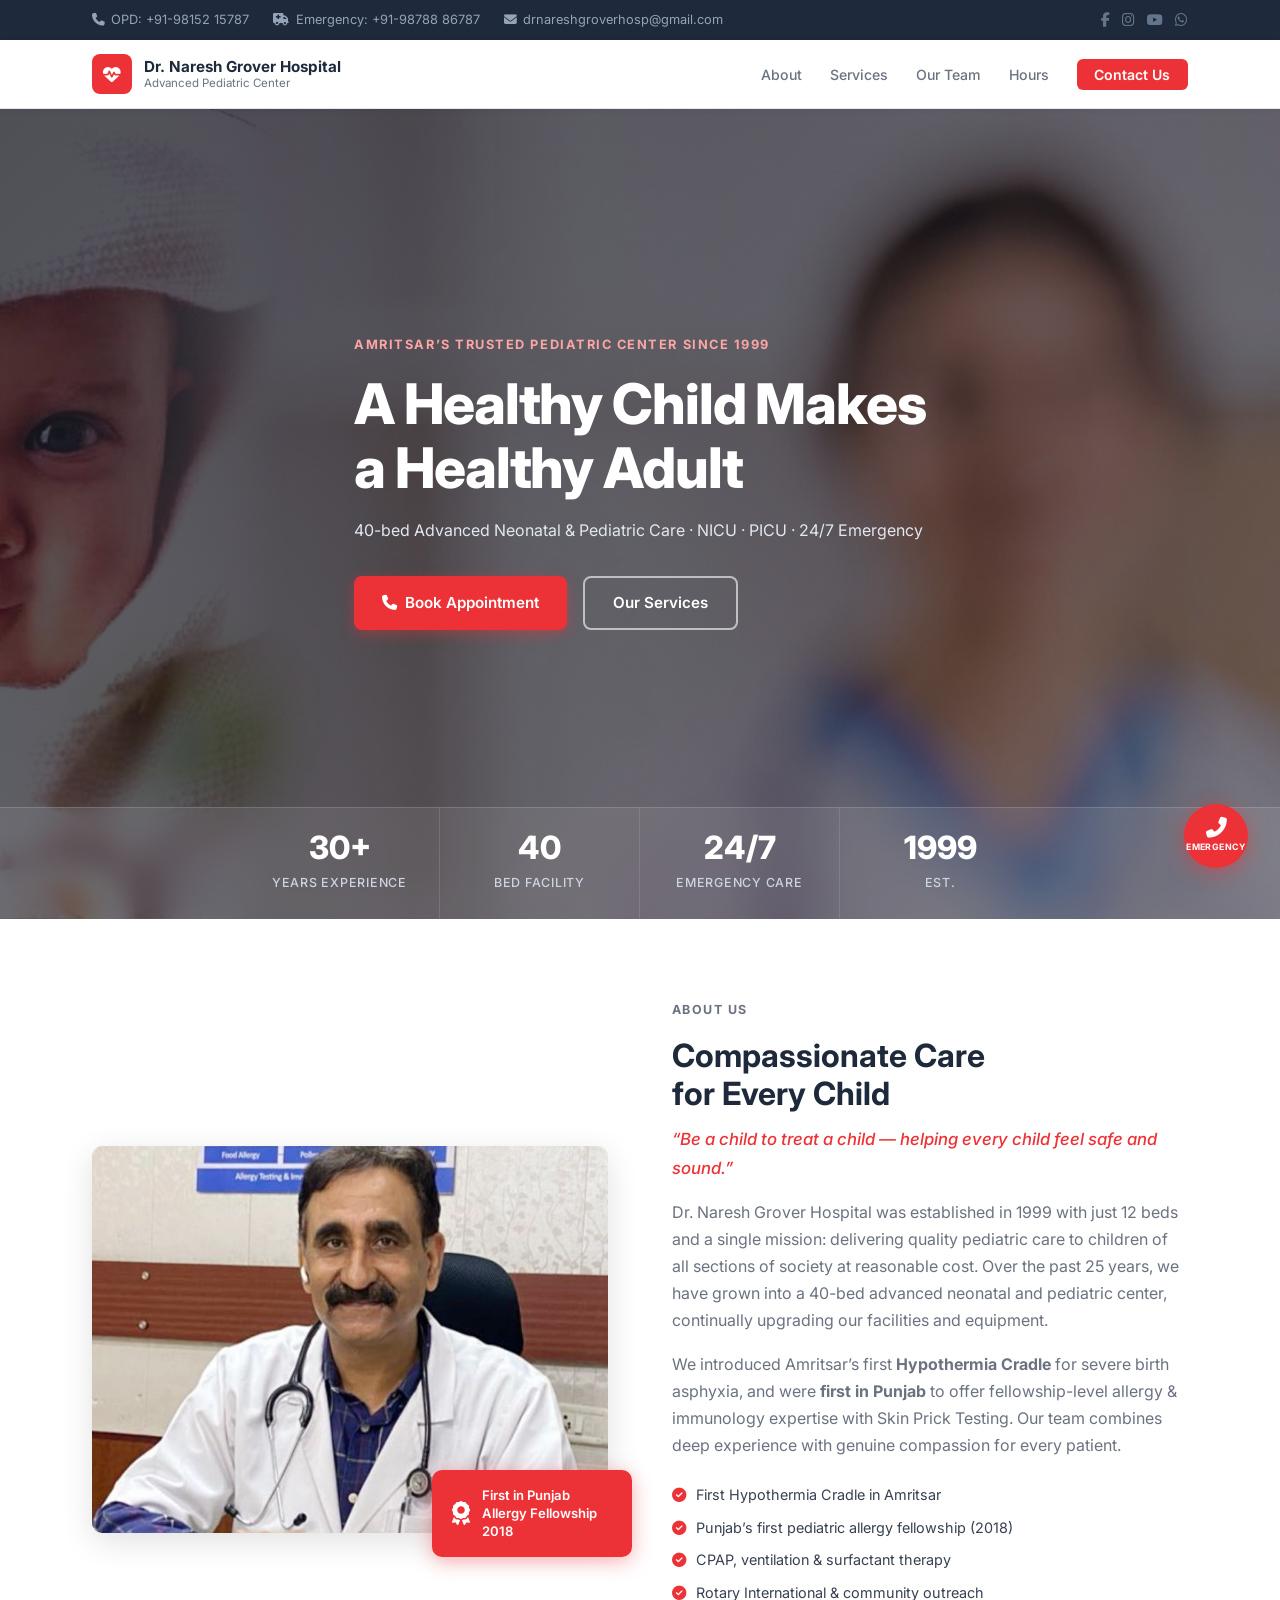
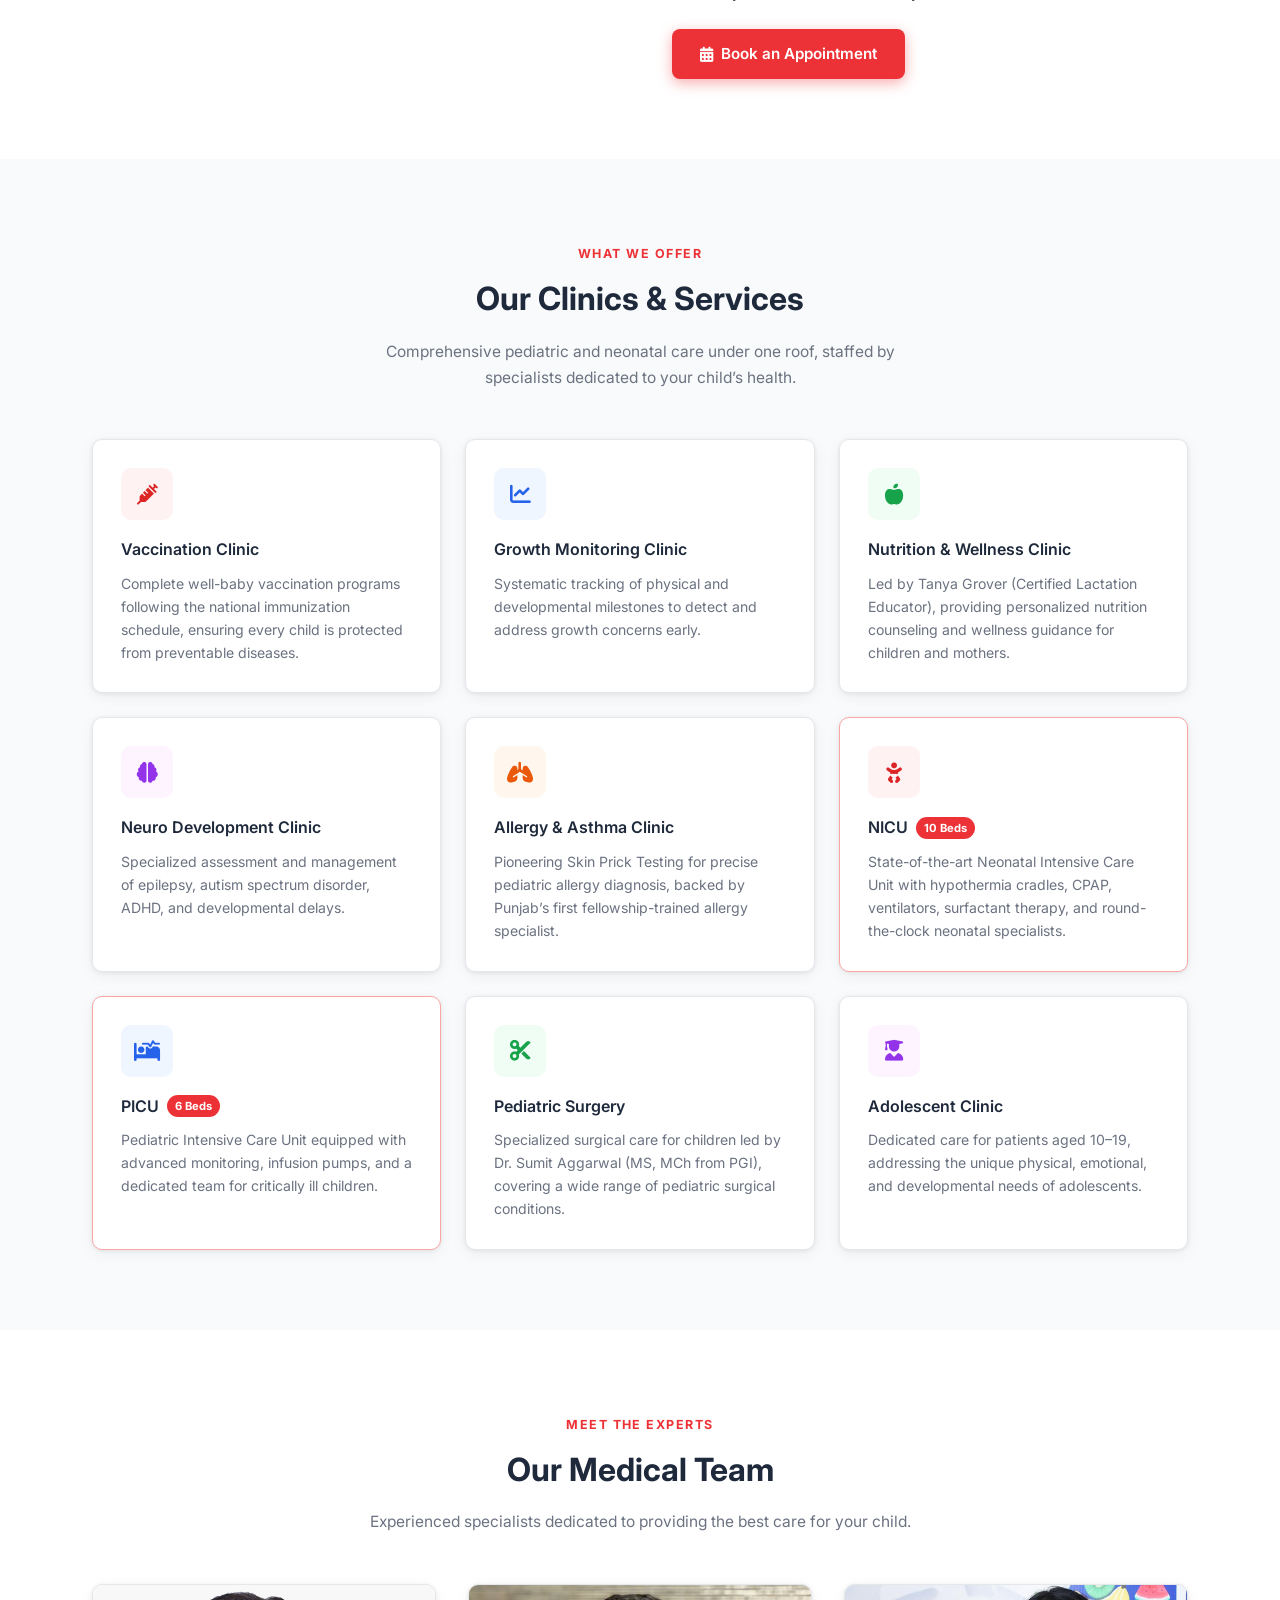
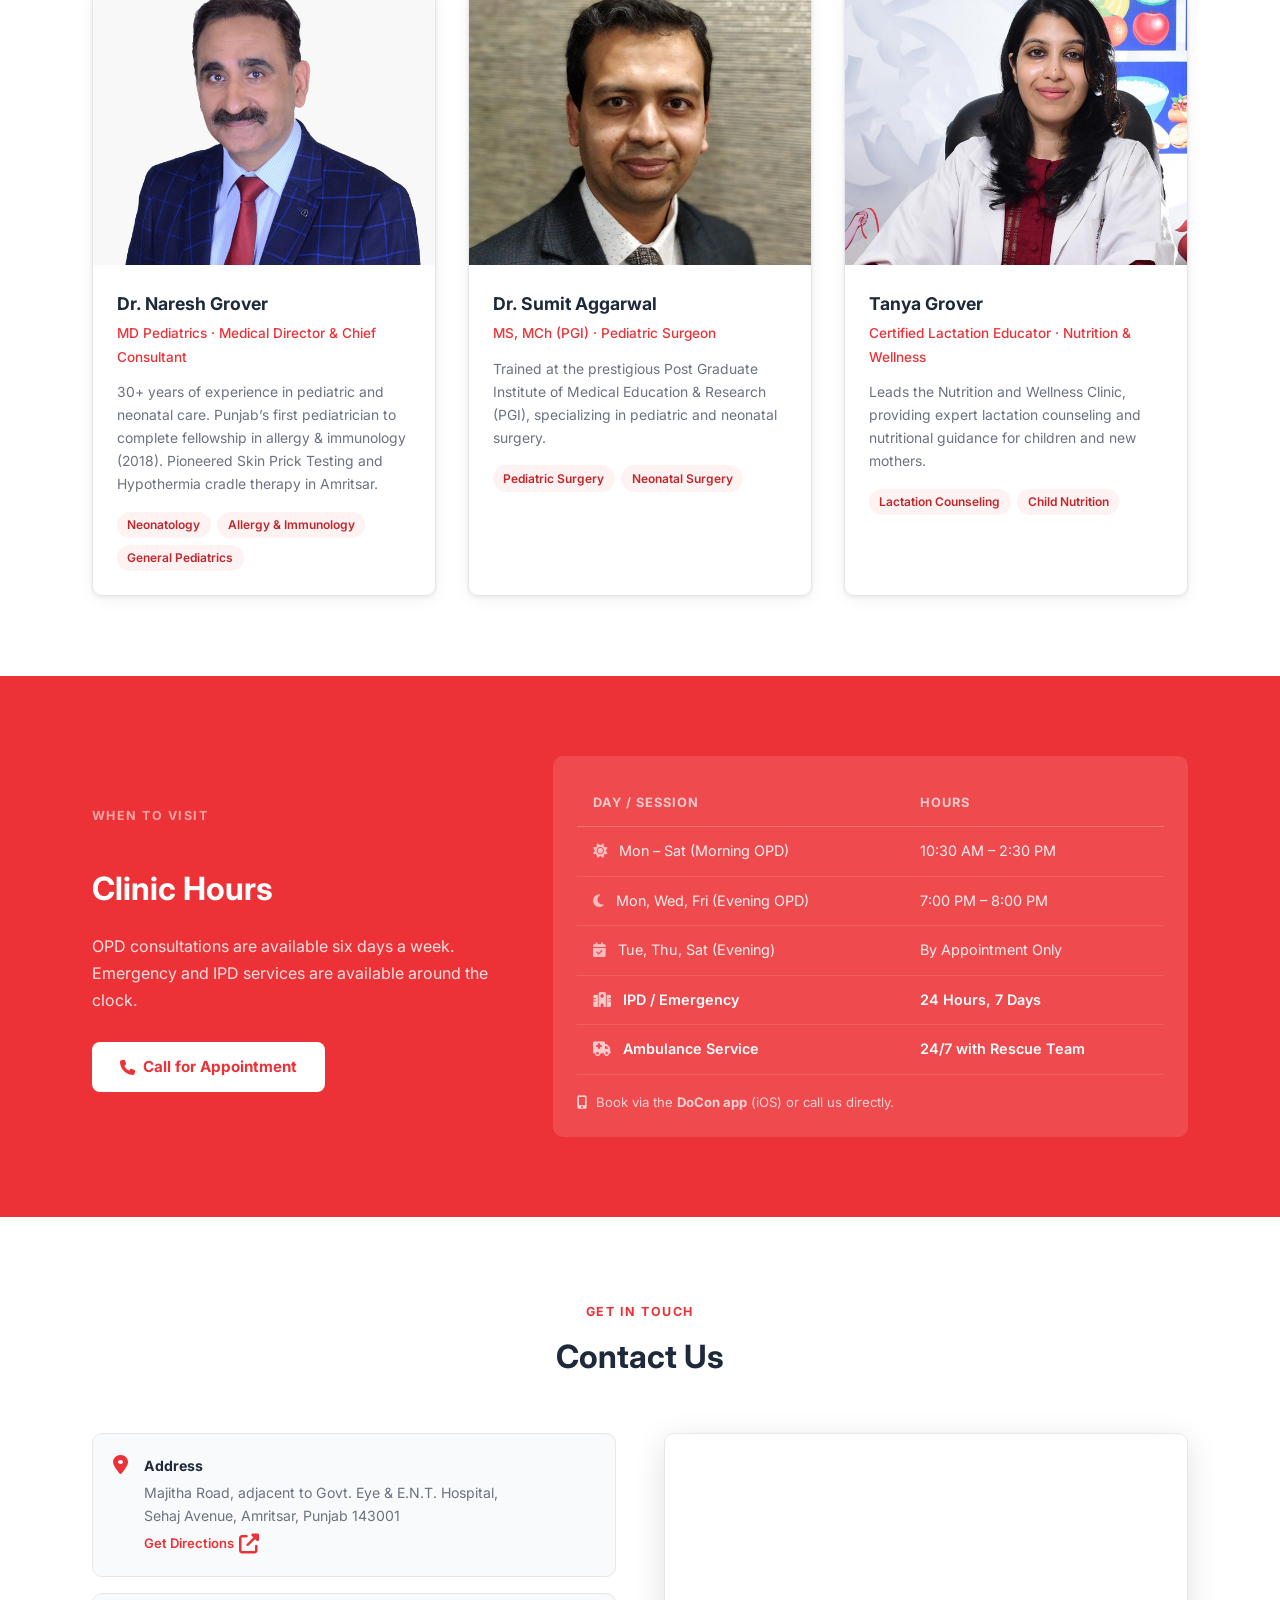
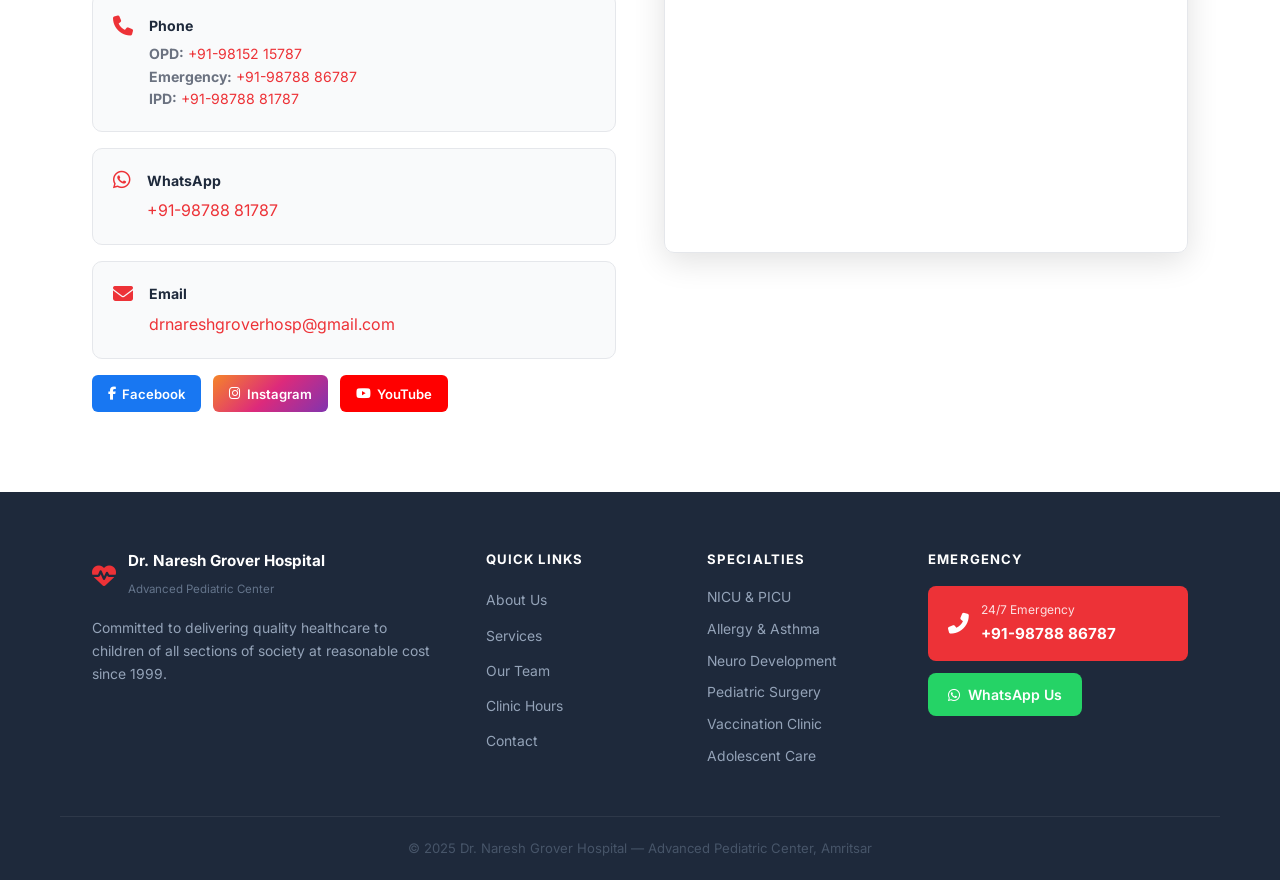
==== index.html @ dd526113 "Initial commit: Dr. Naresh Grover Hospital website" ====
<!DOCTYPE html>
<html lang="en">
<head>
  <meta charset="UTF-8" />
  <meta name="viewport" content="width=device-width, initial-scale=1.0" />
  <title>Dr. Naresh Grover Hospital &mdash; Advanced Pediatric Center</title>
  <meta name="description" content="Dr. Naresh Grover Hospital - Advanced Pediatric Center in Amritsar. 40-bed NICU/PICU facility with 30+ years of expert pediatric and neonatal care." />
  <link rel="stylesheet" href="style.css" />
  <link rel="preconnect" href="https://fonts.googleapis.com" />
  <link rel="preconnect" href="https://fonts.gstatic.com" crossorigin />
  <link href="https://fonts.googleapis.com/css2?family=Inter:wght@300;400;500;600;700&display=swap" rel="stylesheet" />
  <link rel="stylesheet" href="https://cdnjs.cloudflare.com/ajax/libs/font-awesome/6.4.0/css/all.min.css" />
</head>
<body>

  <!-- Top Bar -->
  <div class="topbar">
    <div class="topbar-inner">
      <div class="topbar-left">
        <a href="tel:+919815215787"><i class="fas fa-phone"></i> OPD: +91-98152 15787</a>
        <a href="tel:+919878886787"><i class="fas fa-ambulance"></i> Emergency: +91-98788 86787</a>
        <a href="mailto:drnareshgroverhosp@gmail.com"><i class="fas fa-envelope"></i> drnareshgroverhosp@gmail.com</a>
      </div>
      <div class="topbar-right">
        <a href="https://www.facebook.com/drnareshgroverhospital" target="_blank" rel="noopener" aria-label="Facebook"><i class="fab fa-facebook-f"></i></a>
        <a href="https://www.instagram.com/drnareshgroverhospital" target="_blank" rel="noopener" aria-label="Instagram"><i class="fab fa-instagram"></i></a>
        <a href="https://www.youtube.com/@DrNareshGrover" target="_blank" rel="noopener" aria-label="YouTube"><i class="fab fa-youtube"></i></a>
        <a href="https://wa.me/919878881787" target="_blank" rel="noopener" aria-label="WhatsApp"><i class="fab fa-whatsapp"></i></a>
      </div>
    </div>
  </div>

  <!-- Navigation -->
  <nav id="navbar">
    <div class="nav-container">
      <a href="#top" class="nav-brand">
        <div class="brand-icon"><i class="fas fa-heartbeat"></i></div>
        <div class="brand-text">
          <span class="brand-name">Dr. Naresh Grover Hospital</span>
          <span class="brand-sub">Advanced Pediatric Center</span>
        </div>
      </a>
      <button class="nav-toggle" id="navToggle" aria-label="Toggle menu">
        <i class="fas fa-bars"></i>
      </button>
      <ul class="nav-links" id="navLinks">
        <li><a href="#about">About</a></li>
        <li><a href="#services">Services</a></li>
        <li><a href="#team">Our Team</a></li>
        <li><a href="#hours">Hours</a></li>
        <li><a href="#contact" class="nav-cta">Contact Us</a></li>
      </ul>
    </div>
  </nav>

  <!-- Hero -->
  <section id="top" class="hero">
    <div class="hero-slides">
      <div class="hero-slide active" style="background-image: url('assets/hero1.jpg')"></div>
      <div class="hero-slide" style="background-image: url('assets/hero2.jpg')"></div>
    </div>
    <div class="hero-overlay"></div>
    <div class="hero-content">
      <p class="hero-eyebrow">Amritsar&rsquo;s Trusted Pediatric Center Since 1999</p>
      <h1>A Healthy Child Makes<br>a Healthy Adult</h1>
      <p class="hero-sub">40-bed Advanced Neonatal &amp; Pediatric Care &middot; NICU &middot; PICU &middot; 24/7 Emergency</p>
      <div class="hero-buttons">
        <a href="tel:+919815215787" class="btn-primary"><i class="fas fa-phone"></i> Book Appointment</a>
        <a href="#services" class="btn-outline">Our Services</a>
      </div>
    </div>
    <div class="hero-stats">
      <div class="stat">
        <span class="stat-num">30+</span>
        <span class="stat-label">Years Experience</span>
      </div>
      <div class="stat">
        <span class="stat-num">40</span>
        <span class="stat-label">Bed Facility</span>
      </div>
      <div class="stat">
        <span class="stat-num">24/7</span>
        <span class="stat-label">Emergency Care</span>
      </div>
      <div class="stat">
        <span class="stat-num">1999</span>
        <span class="stat-label">Est.</span>
      </div>
    </div>
  </section>

  <!-- About -->
  <section id="about" class="section">
    <div class="container about-grid">
      <div class="about-img">
        <img src="assets/hospital-about.jpg" alt="Dr. Naresh Grover Hospital" />
        <div class="about-badge">
          <i class="fas fa-award"></i>
          <span>First in Punjab<br>Allergy Fellowship 2018</span>
        </div>
      </div>
      <div class="about-text">
        <p class="section-eyebrow">About Us</p>
        <h2>Compassionate Care<br>for Every Child</h2>
        <p class="lead">&ldquo;Be a child to treat a child &mdash; helping every child feel safe and sound.&rdquo;</p>
        <p>Dr. Naresh Grover Hospital was established in 1999 with just 12 beds and a single mission: delivering quality pediatric care to children of all sections of society at reasonable cost. Over the past 25 years, we have grown into a 40-bed advanced neonatal and pediatric center, continually upgrading our facilities and equipment.</p>
        <p>We introduced Amritsar&rsquo;s first <strong>Hypothermia Cradle</strong> for severe birth asphyxia, and were <strong>first in Punjab</strong> to offer fellowship-level allergy &amp; immunology expertise with Skin Prick Testing. Our team combines deep experience with genuine compassion for every patient.</p>
        <div class="about-highlights">
          <div class="highlight">
            <i class="fas fa-check-circle"></i>
            <span>First Hypothermia Cradle in Amritsar</span>
          </div>
          <div class="highlight">
            <i class="fas fa-check-circle"></i>
            <span>Punjab&rsquo;s first pediatric allergy fellowship (2018)</span>
          </div>
          <div class="highlight">
            <i class="fas fa-check-circle"></i>
            <span>CPAP, ventilation &amp; surfactant therapy</span>
          </div>
          <div class="highlight">
            <i class="fas fa-check-circle"></i>
            <span>Rotary International &amp; community outreach</span>
          </div>
        </div>
        <a href="tel:+919815215787" class="btn-primary"><i class="fas fa-calendar-alt"></i> Book an Appointment</a>
      </div>
    </div>
  </section>

  <!-- Services -->
  <section id="services" class="section section-alt">
    <div class="container">
      <div class="section-header">
        <p class="section-eyebrow">What We Offer</p>
        <h2>Our Clinics &amp; Services</h2>
        <p class="section-desc">Comprehensive pediatric and neonatal care under one roof, staffed by specialists dedicated to your child&rsquo;s health.</p>
      </div>
      <div class="services-grid">

        <div class="service-card">
          <div class="service-icon" style="background:#fef2f2; color:#dc2626;"><i class="fas fa-syringe"></i></div>
          <h3>Vaccination Clinic</h3>
          <p>Complete well-baby vaccination programs following the national immunization schedule, ensuring every child is protected from preventable diseases.</p>
        </div>

        <div class="service-card">
          <div class="service-icon" style="background:#eff6ff; color:#2563eb;"><i class="fas fa-chart-line"></i></div>
          <h3>Growth Monitoring Clinic</h3>
          <p>Systematic tracking of physical and developmental milestones to detect and address growth concerns early.</p>
        </div>

        <div class="service-card">
          <div class="service-icon" style="background:#f0fdf4; color:#16a34a;"><i class="fas fa-apple-alt"></i></div>
          <h3>Nutrition &amp; Wellness Clinic</h3>
          <p>Led by Tanya Grover (Certified Lactation Educator), providing personalized nutrition counseling and wellness guidance for children and mothers.</p>
        </div>

        <div class="service-card">
          <div class="service-icon" style="background:#fdf4ff; color:#9333ea;"><i class="fas fa-brain"></i></div>
          <h3>Neuro Development Clinic</h3>
          <p>Specialized assessment and management of epilepsy, autism spectrum disorder, ADHD, and developmental delays.</p>
        </div>

        <div class="service-card">
          <div class="service-icon" style="background:#fff7ed; color:#ea580c;"><i class="fas fa-lungs"></i></div>
          <h3>Allergy &amp; Asthma Clinic</h3>
          <p>Pioneering Skin Prick Testing for precise pediatric allergy diagnosis, backed by Punjab&rsquo;s first fellowship-trained allergy specialist.</p>
        </div>

        <div class="service-card featured-service">
          <div class="service-icon" style="background:#fef2f2; color:#dc2626;"><i class="fas fa-baby"></i></div>
          <h3>NICU <span class="badge">10 Beds</span></h3>
          <p>State-of-the-art Neonatal Intensive Care Unit with hypothermia cradles, CPAP, ventilators, surfactant therapy, and round-the-clock neonatal specialists.</p>
        </div>

        <div class="service-card featured-service">
          <div class="service-icon" style="background:#eff6ff; color:#2563eb;"><i class="fas fa-procedures"></i></div>
          <h3>PICU <span class="badge">6 Beds</span></h3>
          <p>Pediatric Intensive Care Unit equipped with advanced monitoring, infusion pumps, and a dedicated team for critically ill children.</p>
        </div>

        <div class="service-card">
          <div class="service-icon" style="background:#f0fdf4; color:#16a34a;"><i class="fas fa-cut"></i></div>
          <h3>Pediatric Surgery</h3>
          <p>Specialized surgical care for children led by Dr. Sumit Aggarwal (MS, MCh from PGI), covering a wide range of pediatric surgical conditions.</p>
        </div>

        <div class="service-card">
          <div class="service-icon" style="background:#fdf4ff; color:#9333ea;"><i class="fas fa-user-graduate"></i></div>
          <h3>Adolescent Clinic</h3>
          <p>Dedicated care for patients aged 10–19, addressing the unique physical, emotional, and developmental needs of adolescents.</p>
        </div>

      </div>
    </div>
  </section>

  <!-- Team -->
  <section id="team" class="section">
    <div class="container">
      <div class="section-header">
        <p class="section-eyebrow">Meet the Experts</p>
        <h2>Our Medical Team</h2>
        <p class="section-desc">Experienced specialists dedicated to providing the best care for your child.</p>
      </div>
      <div class="team-grid">

        <div class="team-card">
          <div class="team-img-wrap">
            <img src="assets/dr-naresh.jpg" alt="Dr. Naresh Grover" />
          </div>
          <div class="team-body">
            <h3>Dr. Naresh Grover</h3>
            <p class="team-role">MD Pediatrics &middot; Medical Director &amp; Chief Consultant</p>
            <p class="team-bio">30+ years of experience in pediatric and neonatal care. Punjab&rsquo;s first pediatrician to complete fellowship in allergy &amp; immunology (2018). Pioneered Skin Prick Testing and Hypothermia cradle therapy in Amritsar.</p>
            <div class="team-tags">
              <span>Neonatology</span>
              <span>Allergy &amp; Immunology</span>
              <span>General Pediatrics</span>
            </div>
          </div>
        </div>

        <div class="team-card">
          <div class="team-img-wrap">
            <img src="assets/dr-sumit.jpg" alt="Dr. Sumit Aggarwal" />
          </div>
          <div class="team-body">
            <h3>Dr. Sumit Aggarwal</h3>
            <p class="team-role">MS, MCh (PGI) &middot; Pediatric Surgeon</p>
            <p class="team-bio">Trained at the prestigious Post Graduate Institute of Medical Education &amp; Research (PGI), specializing in pediatric and neonatal surgery.</p>
            <div class="team-tags">
              <span>Pediatric Surgery</span>
              <span>Neonatal Surgery</span>
            </div>
          </div>
        </div>

        <div class="team-card">
          <div class="team-img-wrap">
            <img src="assets/tanya.jpg" alt="Tanya Grover" />
          </div>
          <div class="team-body">
            <h3>Tanya Grover</h3>
            <p class="team-role">Certified Lactation Educator &middot; Nutrition &amp; Wellness</p>
            <p class="team-bio">Leads the Nutrition and Wellness Clinic, providing expert lactation counseling and nutritional guidance for children and new mothers.</p>
            <div class="team-tags">
              <span>Lactation Counseling</span>
              <span>Child Nutrition</span>
            </div>
          </div>
        </div>

      </div>
    </div>
  </section>

  <!-- Hours -->
  <section id="hours" class="section section-red">
    <div class="container hours-grid">
      <div class="hours-text">
        <p class="section-eyebrow light">When to Visit</p>
        <h2>Clinic Hours</h2>
        <p>OPD consultations are available six days a week. Emergency and IPD services are available around the clock.</p>
        <a href="tel:+919815215787" class="btn-white"><i class="fas fa-phone"></i> Call for Appointment</a>
      </div>
      <div class="hours-table-wrap">
        <table class="hours-table">
          <thead>
            <tr><th>Day / Session</th><th>Hours</th></tr>
          </thead>
          <tbody>
            <tr>
              <td><i class="fas fa-sun"></i> Mon &ndash; Sat (Morning OPD)</td>
              <td>10:30 AM &ndash; 2:30 PM</td>
            </tr>
            <tr>
              <td><i class="fas fa-moon"></i> Mon, Wed, Fri (Evening OPD)</td>
              <td>7:00 PM &ndash; 8:00 PM</td>
            </tr>
            <tr>
              <td><i class="fas fa-calendar-check"></i> Tue, Thu, Sat (Evening)</td>
              <td>By Appointment Only</td>
            </tr>
            <tr class="highlight-row">
              <td><i class="fas fa-hospital"></i> IPD / Emergency</td>
              <td>24 Hours, 7 Days</td>
            </tr>
            <tr class="highlight-row">
              <td><i class="fas fa-ambulance"></i> Ambulance Service</td>
              <td>24/7 with Rescue Team</td>
            </tr>
          </tbody>
        </table>
        <p class="hours-note"><i class="fas fa-mobile-alt"></i> Book via the <strong>DoCon app</strong> (iOS) or call us directly.</p>
      </div>
    </div>
  </section>

  <!-- Contact -->
  <section id="contact" class="section">
    <div class="container">
      <div class="section-header">
        <p class="section-eyebrow">Get in Touch</p>
        <h2>Contact Us</h2>
      </div>
      <div class="contact-grid">

        <div class="contact-info">
          <div class="contact-card">
            <i class="fas fa-map-marker-alt"></i>
            <div>
              <h4>Address</h4>
              <p>Majitha Road, adjacent to Govt. Eye &amp; E.N.T. Hospital,<br>Sehaj Avenue, Amritsar, Punjab 143001</p>
              <a href="https://goo.gl/maps/JpmwkRrYHi6kUUGVA" target="_blank" rel="noopener" class="map-link">Get Directions <i class="fas fa-external-link-alt"></i></a>
            </div>
          </div>
          <div class="contact-card">
            <i class="fas fa-phone"></i>
            <div>
              <h4>Phone</h4>
              <p><strong>OPD:</strong> <a href="tel:+919815215787">+91-98152 15787</a></p>
              <p><strong>Emergency:</strong> <a href="tel:+919878886787">+91-98788 86787</a></p>
              <p><strong>IPD:</strong> <a href="tel:+919878881787">+91-98788 81787</a></p>
            </div>
          </div>
          <div class="contact-card">
            <i class="fab fa-whatsapp"></i>
            <div>
              <h4>WhatsApp</h4>
              <a href="https://wa.me/919878881787" target="_blank" rel="noopener">+91-98788 81787</a>
            </div>
          </div>
          <div class="contact-card">
            <i class="fas fa-envelope"></i>
            <div>
              <h4>Email</h4>
              <a href="mailto:drnareshgroverhosp@gmail.com">drnareshgroverhosp@gmail.com</a>
            </div>
          </div>
          <div class="social-row">
            <a href="https://www.facebook.com/drnareshgroverhospital" target="_blank" rel="noopener" class="social-btn facebook"><i class="fab fa-facebook-f"></i> Facebook</a>
            <a href="https://www.instagram.com/drnareshgroverhospital" target="_blank" rel="noopener" class="social-btn instagram"><i class="fab fa-instagram"></i> Instagram</a>
            <a href="https://www.youtube.com/@DrNareshGrover" target="_blank" rel="noopener" class="social-btn youtube"><i class="fab fa-youtube"></i> YouTube</a>
          </div>
        </div>

        <div class="map-wrap">
          <iframe
            src="https://www.google.com/maps/embed?pb=!1m18!1m12!1m3!1d3397.7!2d74.8720!3d31.6340!2m3!1f0!2f0!3f0!3m2!1i1024!2i768!4f13.1!3m3!1m2!1s0x0%3A0x0!2zMzHCsDM4JzAyLjQiTiA3NMKwNTInMTkuMiJF!5e0!3m2!1sen!2sin!4v1234567890"
            width="100%" height="100%" style="border:0;" allowfullscreen="" loading="lazy"
            referrerpolicy="no-referrer-when-downgrade"
            title="Dr. Naresh Grover Hospital location map">
          </iframe>
        </div>

      </div>
    </div>
  </section>

  <!-- Footer -->
  <footer>
    <div class="container footer-grid">
      <div class="footer-brand">
        <div class="footer-logo">
          <i class="fas fa-heartbeat"></i>
          <div>
            <span class="footer-name">Dr. Naresh Grover Hospital</span>
            <span class="footer-sub">Advanced Pediatric Center</span>
          </div>
        </div>
        <p>Committed to delivering quality healthcare to children of all sections of society at reasonable cost since 1999.</p>
      </div>
      <div class="footer-links">
        <h4>Quick Links</h4>
        <ul>
          <li><a href="#about">About Us</a></li>
          <li><a href="#services">Services</a></li>
          <li><a href="#team">Our Team</a></li>
          <li><a href="#hours">Clinic Hours</a></li>
          <li><a href="#contact">Contact</a></li>
        </ul>
      </div>
      <div class="footer-services">
        <h4>Specialties</h4>
        <ul>
          <li>NICU &amp; PICU</li>
          <li>Allergy &amp; Asthma</li>
          <li>Neuro Development</li>
          <li>Pediatric Surgery</li>
          <li>Vaccination Clinic</li>
          <li>Adolescent Care</li>
        </ul>
      </div>
      <div class="footer-emergency">
        <h4>Emergency</h4>
        <a href="tel:+919878886787" class="emergency-btn">
          <i class="fas fa-phone-alt"></i>
          <div>
            <span>24/7 Emergency</span>
            <strong>+91-98788 86787</strong>
          </div>
        </a>
        <a href="https://wa.me/919878881787" target="_blank" rel="noopener" class="whatsapp-btn">
          <i class="fab fa-whatsapp"></i> WhatsApp Us
        </a>
      </div>
    </div>
    <div class="footer-bottom">
      <p>&copy; 2025 Dr. Naresh Grover Hospital &mdash; Advanced Pediatric Center, Amritsar</p>
    </div>
  </footer>

  <!-- Floating Emergency Button -->
  <a href="tel:+919878886787" class="fab-emergency" title="Emergency Call">
    <i class="fas fa-phone-alt"></i>
    <span>Emergency</span>
  </a>

  <script src="main.js"></script>
</body>
</html>
---- style.css ----
/* ============================================================
   Variables & Base
   ============================================================ */
:root {
  --red:        #ed3237;
  --red-dark:   #c0272b;
  --red-light:  #fef2f2;
  --navy:       #1e293b;
  --text:       #374151;
  --text-muted: #6b7280;
  --bg:         #ffffff;
  --bg-alt:     #f9fafb;
  --border:     #e5e7eb;
  --radius:     10px;
  --shadow:     0 1px 4px rgba(0,0,0,0.07), 0 4px 16px rgba(0,0,0,0.05);
  --shadow-lg:  0 8px 32px rgba(0,0,0,0.12);
  --max-w:      1160px;
  --font:       'Inter', system-ui, sans-serif;
}

*, *::before, *::after { box-sizing: border-box; margin: 0; padding: 0; }
html { scroll-behavior: smooth; }
body { font-family: var(--font); color: var(--text); background: var(--bg); line-height: 1.7; -webkit-font-smoothing: antialiased; }
a { color: var(--red); text-decoration: none; transition: color 0.2s; }
a:hover { color: var(--red-dark); }
img { max-width: 100%; display: block; }
ul { list-style: none; }

.container { max-width: var(--max-w); margin: 0 auto; padding: 0 2rem; }
.section { padding: 5rem 0; }
.section-alt { background: var(--bg-alt); }

.section-header { text-align: center; margin-bottom: 3rem; }
.section-eyebrow {
  display: inline-block;
  font-size: 0.78rem;
  font-weight: 700;
  letter-spacing: 0.12em;
  text-transform: uppercase;
  color: var(--red);
  margin-bottom: 0.5rem;
}
.section-header h2 { font-size: 2rem; font-weight: 700; color: var(--navy); margin-bottom: 0.75rem; }
.section-desc { color: var(--text-muted); max-width: 560px; margin: 0 auto; font-size: 0.97rem; }

/* ============================================================
   Top Bar
   ============================================================ */
.topbar {
  background: var(--navy);
  color: #94a3b8;
  font-size: 0.8rem;
  padding: 0.5rem 0;
}
.topbar-inner {
  max-width: var(--max-w);
  margin: 0 auto;
  padding: 0 2rem;
  display: flex;
  justify-content: space-between;
  align-items: center;
  flex-wrap: wrap;
  gap: 0.5rem;
}
.topbar-left { display: flex; gap: 1.5rem; flex-wrap: wrap; }
.topbar-left a { color: #94a3b8; display: flex; align-items: center; gap: 0.4rem; }
.topbar-left a:hover { color: #fff; }
.topbar-right { display: flex; gap: 0.75rem; }
.topbar-right a { color: #64748b; font-size: 0.9rem; transition: color 0.2s; }
.topbar-right a:hover { color: var(--red); }

/* ============================================================
   Navigation
   ============================================================ */
#navbar {
  position: sticky;
  top: 0;
  z-index: 100;
  background: rgba(255,255,255,0.97);
  backdrop-filter: blur(10px);
  border-bottom: 1px solid var(--border);
  box-shadow: 0 1px 6px rgba(0,0,0,0.06);
}
.nav-container {
  max-width: var(--max-w);
  margin: 0 auto;
  padding: 0 2rem;
  display: flex;
  align-items: center;
  justify-content: space-between;
  height: 68px;
}
.nav-brand { display: flex; align-items: center; gap: 0.75rem; color: var(--navy); }
.nav-brand:hover { color: var(--red); }
.brand-icon {
  width: 40px; height: 40px;
  background: var(--red);
  color: #fff;
  border-radius: 8px;
  display: flex; align-items: center; justify-content: center;
  font-size: 1.1rem;
  flex-shrink: 0;
}
.brand-text { display: flex; flex-direction: column; line-height: 1.2; }
.brand-name { font-weight: 700; font-size: 0.95rem; }
.brand-sub { font-size: 0.72rem; color: var(--text-muted); font-weight: 400; }

.nav-links { display: flex; align-items: center; gap: 1.75rem; list-style: none; }
.nav-links a { color: var(--text-muted); font-size: 0.88rem; font-weight: 500; transition: color 0.2s; }
.nav-links a:hover { color: var(--red); }
.nav-cta {
  background: var(--red) !important;
  color: #fff !important;
  padding: 0.45rem 1.1rem;
  border-radius: 6px;
  font-weight: 600 !important;
}
.nav-cta:hover { background: var(--red-dark) !important; color: #fff !important; }

.nav-toggle { display: none; background: none; border: none; font-size: 1.3rem; color: var(--navy); cursor: pointer; }

/* ============================================================
   Hero
   ============================================================ */
.hero {
  position: relative;
  min-height: 90vh;
  display: flex;
  flex-direction: column;
  justify-content: center;
  overflow: hidden;
  color: #fff;
}
.hero-slides { position: absolute; inset: 0; }
.hero-slide {
  position: absolute; inset: 0;
  background-size: cover;
  background-position: center;
  opacity: 0;
  transition: opacity 1.2s ease;
}
.hero-slide.active { opacity: 1; }
.hero-overlay {
  position: absolute; inset: 0;
  background: linear-gradient(135deg, rgba(20,20,30,0.75) 0%, rgba(20,20,30,0.55) 100%);
}
.hero-content {
  position: relative;
  z-index: 2;
  max-width: var(--max-w);
  margin: 0 auto;
  padding: 6rem 2rem 3rem;
  flex: 1;
  display: flex;
  flex-direction: column;
  justify-content: center;
}
.hero-eyebrow {
  font-size: 0.8rem;
  font-weight: 700;
  letter-spacing: 0.12em;
  text-transform: uppercase;
  color: #fca5a5;
  margin-bottom: 1rem;
}
.hero-content h1 {
  font-size: clamp(2rem, 5vw, 3.5rem);
  font-weight: 800;
  line-height: 1.15;
  margin-bottom: 1rem;
  letter-spacing: -0.02em;
}
.hero-sub { font-size: 1rem; color: #e2e8f0; margin-bottom: 2rem; }
.hero-buttons { display: flex; gap: 1rem; flex-wrap: wrap; }

.btn-primary {
  display: inline-flex; align-items: center; gap: 0.5rem;
  background: var(--red); color: #fff;
  padding: 0.75rem 1.75rem;
  border-radius: 8px; font-weight: 600; font-size: 0.95rem;
  transition: background 0.2s, transform 0.15s, box-shadow 0.2s;
  box-shadow: 0 4px 14px rgba(237,50,55,0.4);
}
.btn-primary:hover { background: var(--red-dark); color: #fff; transform: translateY(-2px); box-shadow: 0 6px 20px rgba(237,50,55,0.45); }

.btn-outline {
  display: inline-flex; align-items: center; gap: 0.5rem;
  background: transparent; color: #fff;
  padding: 0.75rem 1.75rem;
  border-radius: 8px; font-weight: 600; font-size: 0.95rem;
  border: 2px solid rgba(255,255,255,0.6);
  transition: background 0.2s, border-color 0.2s;
}
.btn-outline:hover { background: rgba(255,255,255,0.12); border-color: #fff; color: #fff; }

.hero-stats {
  position: relative; z-index: 2;
  background: rgba(255,255,255,0.08);
  backdrop-filter: blur(12px);
  border-top: 1px solid rgba(255,255,255,0.15);
  display: flex;
  justify-content: center;
}
.stat {
  flex: 1; max-width: 200px;
  text-align: center;
  padding: 1.5rem 1rem;
  border-right: 1px solid rgba(255,255,255,0.12);
}
.stat:last-child { border-right: none; }
.stat-num { display: block; font-size: 2rem; font-weight: 800; color: #fff; line-height: 1; margin-bottom: 0.3rem; }
.stat-label { font-size: 0.78rem; font-weight: 500; color: #cbd5e1; text-transform: uppercase; letter-spacing: 0.06em; }

/* ============================================================
   About
   ============================================================ */
.about-grid {
  display: grid;
  grid-template-columns: 1fr 1fr;
  gap: 4rem;
  align-items: center;
}
.about-img { position: relative; }
.about-img img {
  border-radius: var(--radius);
  box-shadow: var(--shadow-lg);
  width: 100%;
  object-fit: cover;
  aspect-ratio: 4/3;
}
.about-badge {
  position: absolute;
  bottom: -1.5rem; right: -1.5rem;
  background: var(--red);
  color: #fff;
  padding: 1rem 1.25rem;
  border-radius: var(--radius);
  display: flex; align-items: center; gap: 0.75rem;
  font-size: 0.82rem; font-weight: 600; line-height: 1.4;
  box-shadow: 0 4px 20px rgba(237,50,55,0.4);
  max-width: 200px;
}
.about-badge i { font-size: 1.5rem; flex-shrink: 0; }
.about-text .section-eyebrow { display: block; }
.about-text h2 { font-size: 2rem; font-weight: 700; color: var(--navy); margin: 0.5rem 0 0.75rem; line-height: 1.2; }
.about-text .lead { font-size: 1.05rem; font-style: italic; color: var(--red); margin-bottom: 1rem; font-weight: 500; }
.about-text p { color: var(--text-muted); margin-bottom: 1rem; }
.about-highlights { display: flex; flex-direction: column; gap: 0.5rem; margin: 1.5rem 0; }
.highlight { display: flex; align-items: center; gap: 0.6rem; font-size: 0.9rem; color: var(--text); }
.highlight i { color: var(--red); flex-shrink: 0; }

/* ============================================================
   Services
   ============================================================ */
.services-grid {
  display: grid;
  grid-template-columns: repeat(auto-fill, minmax(280px, 1fr));
  gap: 1.5rem;
}
.service-card {
  background: var(--bg);
  border: 1px solid var(--border);
  border-radius: var(--radius);
  padding: 1.75rem;
  box-shadow: var(--shadow);
  transition: box-shadow 0.2s, transform 0.2s;
}
.service-card:hover { box-shadow: var(--shadow-lg); transform: translateY(-3px); }
.featured-service { border-color: #fca5a5; }
.service-icon {
  width: 52px; height: 52px;
  border-radius: 10px;
  display: flex; align-items: center; justify-content: center;
  font-size: 1.3rem;
  margin-bottom: 1rem;
}
.service-card h3 { font-size: 1rem; font-weight: 600; color: var(--navy); margin-bottom: 0.5rem; display: flex; align-items: center; gap: 0.5rem; }
.service-card p { font-size: 0.88rem; color: var(--text-muted); line-height: 1.65; }
.badge {
  display: inline-block;
  background: var(--red); color: #fff;
  font-size: 0.7rem; font-weight: 700;
  padding: 0.1rem 0.5rem;
  border-radius: 999px;
}

/* ============================================================
   Team
   ============================================================ */
.team-grid {
  display: grid;
  grid-template-columns: repeat(auto-fit, minmax(300px, 1fr));
  gap: 2rem;
}
.team-card {
  background: var(--bg);
  border: 1px solid var(--border);
  border-radius: var(--radius);
  overflow: hidden;
  box-shadow: var(--shadow);
  transition: box-shadow 0.2s, transform 0.2s;
}
.team-card:hover { box-shadow: var(--shadow-lg); transform: translateY(-3px); }
.team-img-wrap { height: 280px; overflow: hidden; background: var(--bg-alt); }
.team-img-wrap img { width: 100%; height: 100%; object-fit: cover; object-position: top; transition: transform 0.4s; }
.team-card:hover .team-img-wrap img { transform: scale(1.04); }
.team-body { padding: 1.5rem; }
.team-body h3 { font-size: 1.1rem; font-weight: 700; color: var(--navy); margin-bottom: 0.25rem; }
.team-role { font-size: 0.85rem; color: var(--red); font-weight: 500; margin-bottom: 0.75rem; }
.team-bio { font-size: 0.87rem; color: var(--text-muted); line-height: 1.65; margin-bottom: 1rem; }
.team-tags { display: flex; flex-wrap: wrap; gap: 0.4rem; }
.team-tags span {
  background: var(--red-light); color: var(--red-dark);
  font-size: 0.75rem; font-weight: 600;
  padding: 0.2rem 0.65rem; border-radius: 999px;
}

/* ============================================================
   Hours (Red section)
   ============================================================ */
.section-red {
  background: var(--red);
  color: #fff;
}
.hours-grid {
  display: grid;
  grid-template-columns: 1fr 1.6fr;
  gap: 4rem;
  align-items: center;
}
.hours-text .section-eyebrow.light { color: #fca5a5; }
.hours-text h2 { font-size: 2rem; font-weight: 700; color: #fff; margin: 0.5rem 0 1rem; }
.hours-text p { color: rgba(255,255,255,0.85); margin-bottom: 1.75rem; }
.btn-white {
  display: inline-flex; align-items: center; gap: 0.5rem;
  background: #fff; color: var(--red);
  padding: 0.75rem 1.75rem;
  border-radius: 8px; font-weight: 700; font-size: 0.95rem;
  transition: background 0.2s, transform 0.15s;
}
.btn-white:hover { background: #fef2f2; color: var(--red-dark); transform: translateY(-2px); }

.hours-table-wrap {
  background: rgba(255,255,255,0.12);
  border-radius: var(--radius);
  padding: 1.5rem;
}
.hours-table { width: 100%; border-collapse: collapse; }
.hours-table th {
  text-align: left; padding: 0.75rem 1rem;
  font-size: 0.8rem; font-weight: 700;
  text-transform: uppercase; letter-spacing: 0.08em;
  color: rgba(255,255,255,0.7);
  border-bottom: 1px solid rgba(255,255,255,0.2);
}
.hours-table td {
  padding: 0.75rem 1rem;
  font-size: 0.9rem; color: rgba(255,255,255,0.9);
  border-bottom: 1px solid rgba(255,255,255,0.1);
}
.hours-table td i { margin-right: 0.5rem; opacity: 0.7; }
.highlight-row td { color: #fff; font-weight: 600; }
.hours-note {
  margin-top: 1rem; font-size: 0.82rem;
  color: rgba(255,255,255,0.75);
}
.hours-note i { margin-right: 0.3rem; }

/* ============================================================
   Contact
   ============================================================ */
.contact-grid {
  display: grid;
  grid-template-columns: 1fr 1fr;
  gap: 3rem;
  align-items: start;
}
.contact-card {
  display: flex; gap: 1rem;
  padding: 1.25rem;
  background: var(--bg-alt);
  border: 1px solid var(--border);
  border-radius: var(--radius);
  margin-bottom: 1rem;
}
.contact-card i {
  font-size: 1.25rem;
  color: var(--red);
  padding-top: 0.1rem;
  flex-shrink: 0;
}
.contact-card h4 { font-size: 0.88rem; font-weight: 700; color: var(--navy); margin-bottom: 0.3rem; }
.contact-card p { font-size: 0.88rem; color: var(--text-muted); line-height: 1.6; }
.contact-card a { color: var(--red); }
.map-link { display: inline-flex; align-items: center; gap: 0.3rem; font-size: 0.82rem; font-weight: 600; margin-top: 0.3rem; }

.social-row { display: flex; gap: 0.75rem; flex-wrap: wrap; margin-top: 0.5rem; }
.social-btn {
  display: inline-flex; align-items: center; gap: 0.4rem;
  padding: 0.45rem 1rem; border-radius: 6px;
  font-size: 0.82rem; font-weight: 600; color: #fff;
  transition: opacity 0.2s, transform 0.15s;
}
.social-btn:hover { opacity: 0.88; transform: translateY(-1px); color: #fff; }
.facebook { background: #1877f2; }
.instagram { background: linear-gradient(135deg, #f58529, #dd2a7b, #8134af); }
.youtube { background: #ff0000; }

.map-wrap {
  border-radius: var(--radius);
  overflow: hidden;
  height: 420px;
  box-shadow: var(--shadow-lg);
  border: 1px solid var(--border);
}

/* ============================================================
   Footer
   ============================================================ */
footer {
  background: var(--navy);
  color: #94a3b8;
  padding: 3.5rem 0 0;
}
.footer-grid {
  display: grid;
  grid-template-columns: 2fr 1fr 1fr 1.5fr;
  gap: 3rem;
  padding-bottom: 3rem;
  border-bottom: 1px solid rgba(255,255,255,0.07);
}
.footer-logo { display: flex; align-items: center; gap: 0.75rem; margin-bottom: 1rem; }
.footer-logo i { font-size: 1.5rem; color: var(--red); }
.footer-name { display: block; font-weight: 700; font-size: 0.95rem; color: #fff; }
.footer-sub { font-size: 0.72rem; color: #64748b; }
.footer-brand p { font-size: 0.87rem; line-height: 1.65; }
footer h4 { font-size: 0.82rem; font-weight: 700; text-transform: uppercase; letter-spacing: 0.08em; color: #fff; margin-bottom: 1rem; }
.footer-links ul, .footer-services ul { display: flex; flex-direction: column; gap: 0.5rem; }
.footer-links a { font-size: 0.87rem; color: #94a3b8; }
.footer-links a:hover { color: var(--red); }
.footer-services li { font-size: 0.87rem; }

.emergency-btn {
  display: flex; align-items: center; gap: 0.75rem;
  background: var(--red); color: #fff;
  padding: 0.85rem 1.25rem;
  border-radius: 8px; margin-bottom: 0.75rem;
  transition: background 0.2s;
}
.emergency-btn:hover { background: var(--red-dark); color: #fff; }
.emergency-btn i { font-size: 1.3rem; }
.emergency-btn span { font-size: 0.75rem; display: block; opacity: 0.85; }
.emergency-btn strong { font-size: 0.95rem; }
.whatsapp-btn {
  display: inline-flex; align-items: center; gap: 0.5rem;
  background: #25d366; color: #fff;
  padding: 0.6rem 1.25rem; border-radius: 8px;
  font-weight: 600; font-size: 0.88rem;
  transition: background 0.2s;
}
.whatsapp-btn:hover { background: #1da851; color: #fff; }

.footer-bottom {
  text-align: center; padding: 1.25rem 2rem;
  font-size: 0.82rem; color: #475569;
}

/* ============================================================
   Floating Emergency Button
   ============================================================ */
.fab-emergency {
  position: fixed;
  bottom: 2rem; right: 2rem;
  background: var(--red);
  color: #fff;
  display: flex; flex-direction: column;
  align-items: center; justify-content: center;
  width: 64px; height: 64px;
  border-radius: 50%;
  box-shadow: 0 4px 20px rgba(237,50,55,0.5);
  z-index: 200;
  transition: transform 0.2s, box-shadow 0.2s;
  gap: 0.15rem;
}
.fab-emergency i { font-size: 1.3rem; }
.fab-emergency span { font-size: 0.55rem; font-weight: 700; text-transform: uppercase; letter-spacing: 0.04em; }
.fab-emergency:hover { transform: scale(1.1); color: #fff; box-shadow: 0 6px 28px rgba(237,50,55,0.6); }

/* ============================================================
   Responsive
   ============================================================ */
@media (max-width: 1024px) {
  .footer-grid { grid-template-columns: 1fr 1fr; }
}

@media (max-width: 768px) {
  .nav-toggle { display: block; }
  .nav-links {
    display: none; flex-direction: column;
    position: absolute; top: 68px; left: 0; right: 0;
    background: #fff; border-bottom: 1px solid var(--border);
    padding: 1rem 2rem; gap: 1rem;
    box-shadow: 0 4px 16px rgba(0,0,0,0.08);
  }
  .nav-links.open { display: flex; }
  .nav-cta { align-self: flex-start; }

  .topbar-left { display: none; }

  .hero { min-height: 70vh; }
  .hero-stats { display: none; }

  .about-grid { grid-template-columns: 1fr; gap: 2rem; }
  .about-badge { bottom: 1rem; right: 1rem; }

  .hours-grid { grid-template-columns: 1fr; gap: 2rem; }

  .contact-grid { grid-template-columns: 1fr; }
  .map-wrap { height: 280px; }

  .footer-grid { grid-template-columns: 1fr 1fr; gap: 2rem; }
  .footer-brand { grid-column: 1 / -1; }
}

@media (max-width: 480px) {
  .container { padding: 0 1.25rem; }
  .section { padding: 3.5rem 0; }
  .hero-content h1 { font-size: 1.75rem; }
  .footer-grid { grid-template-columns: 1fr; }
  .brand-sub { display: none; }
}
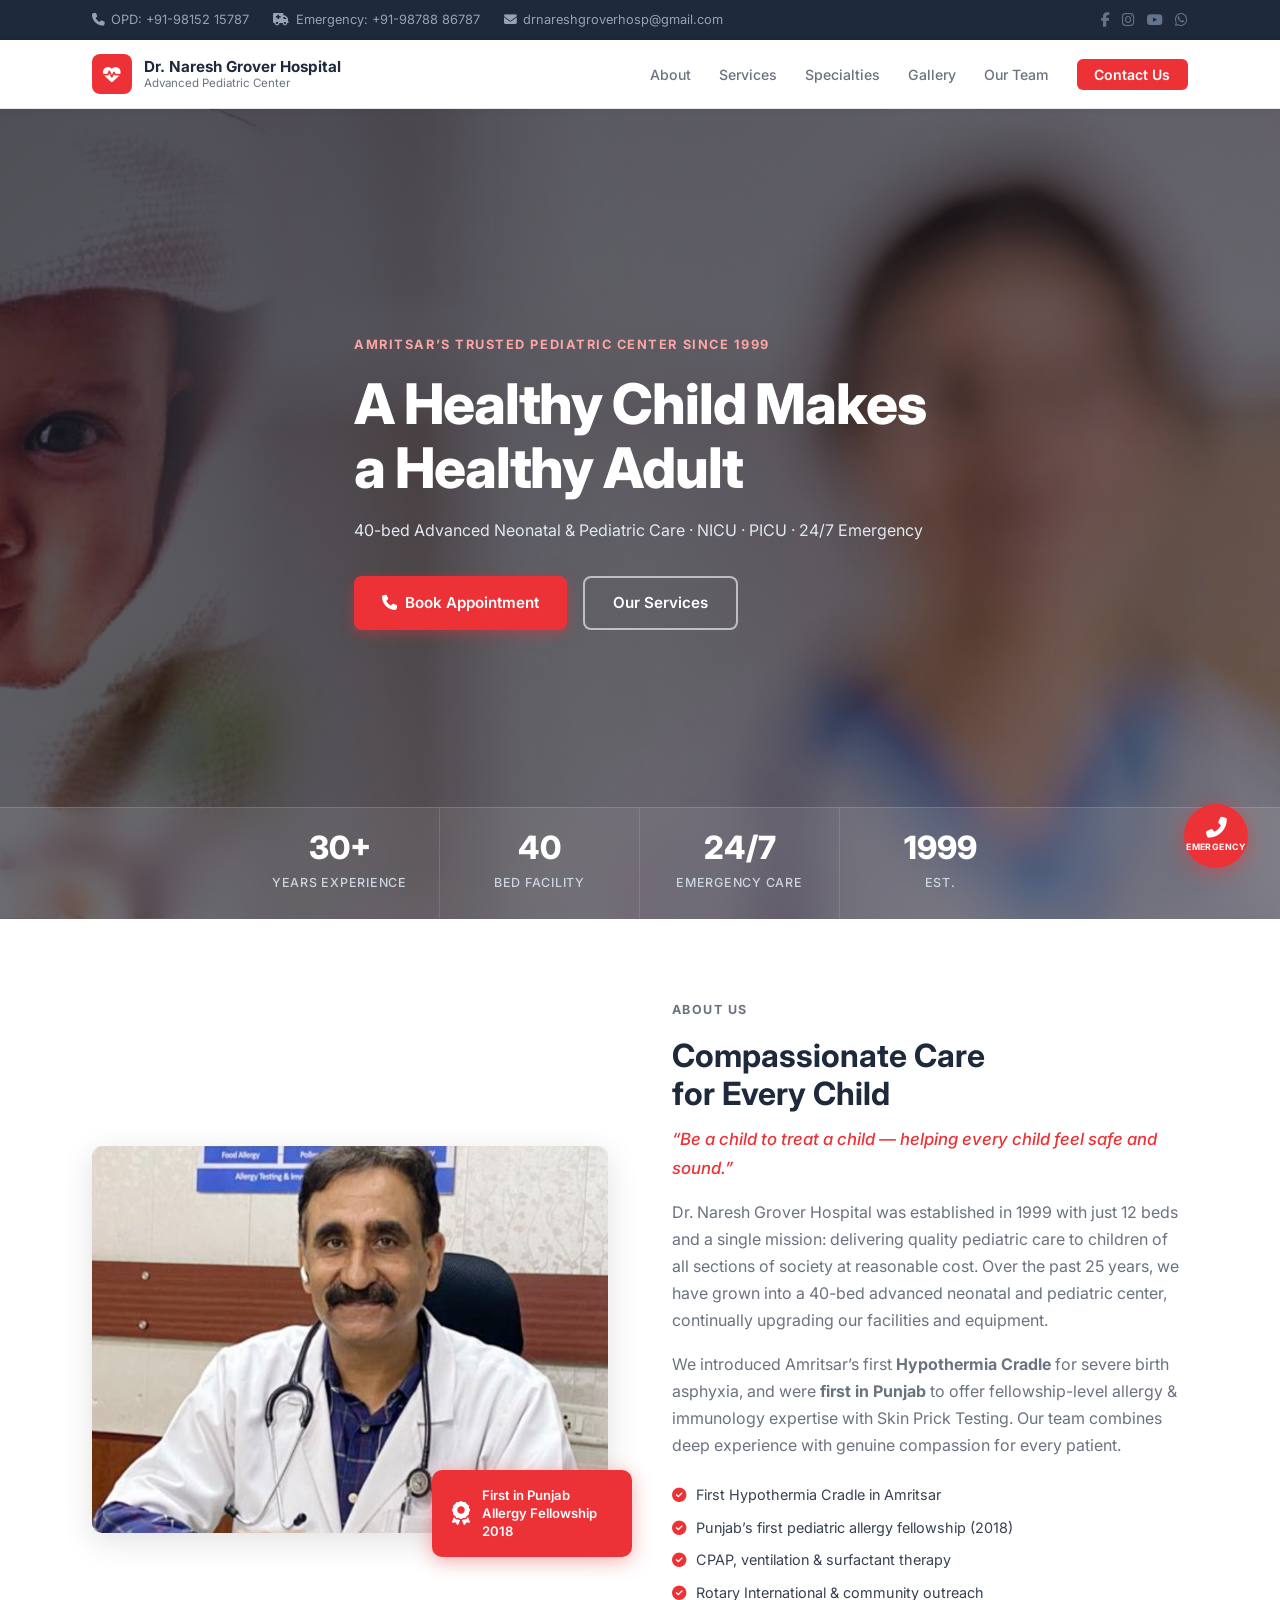
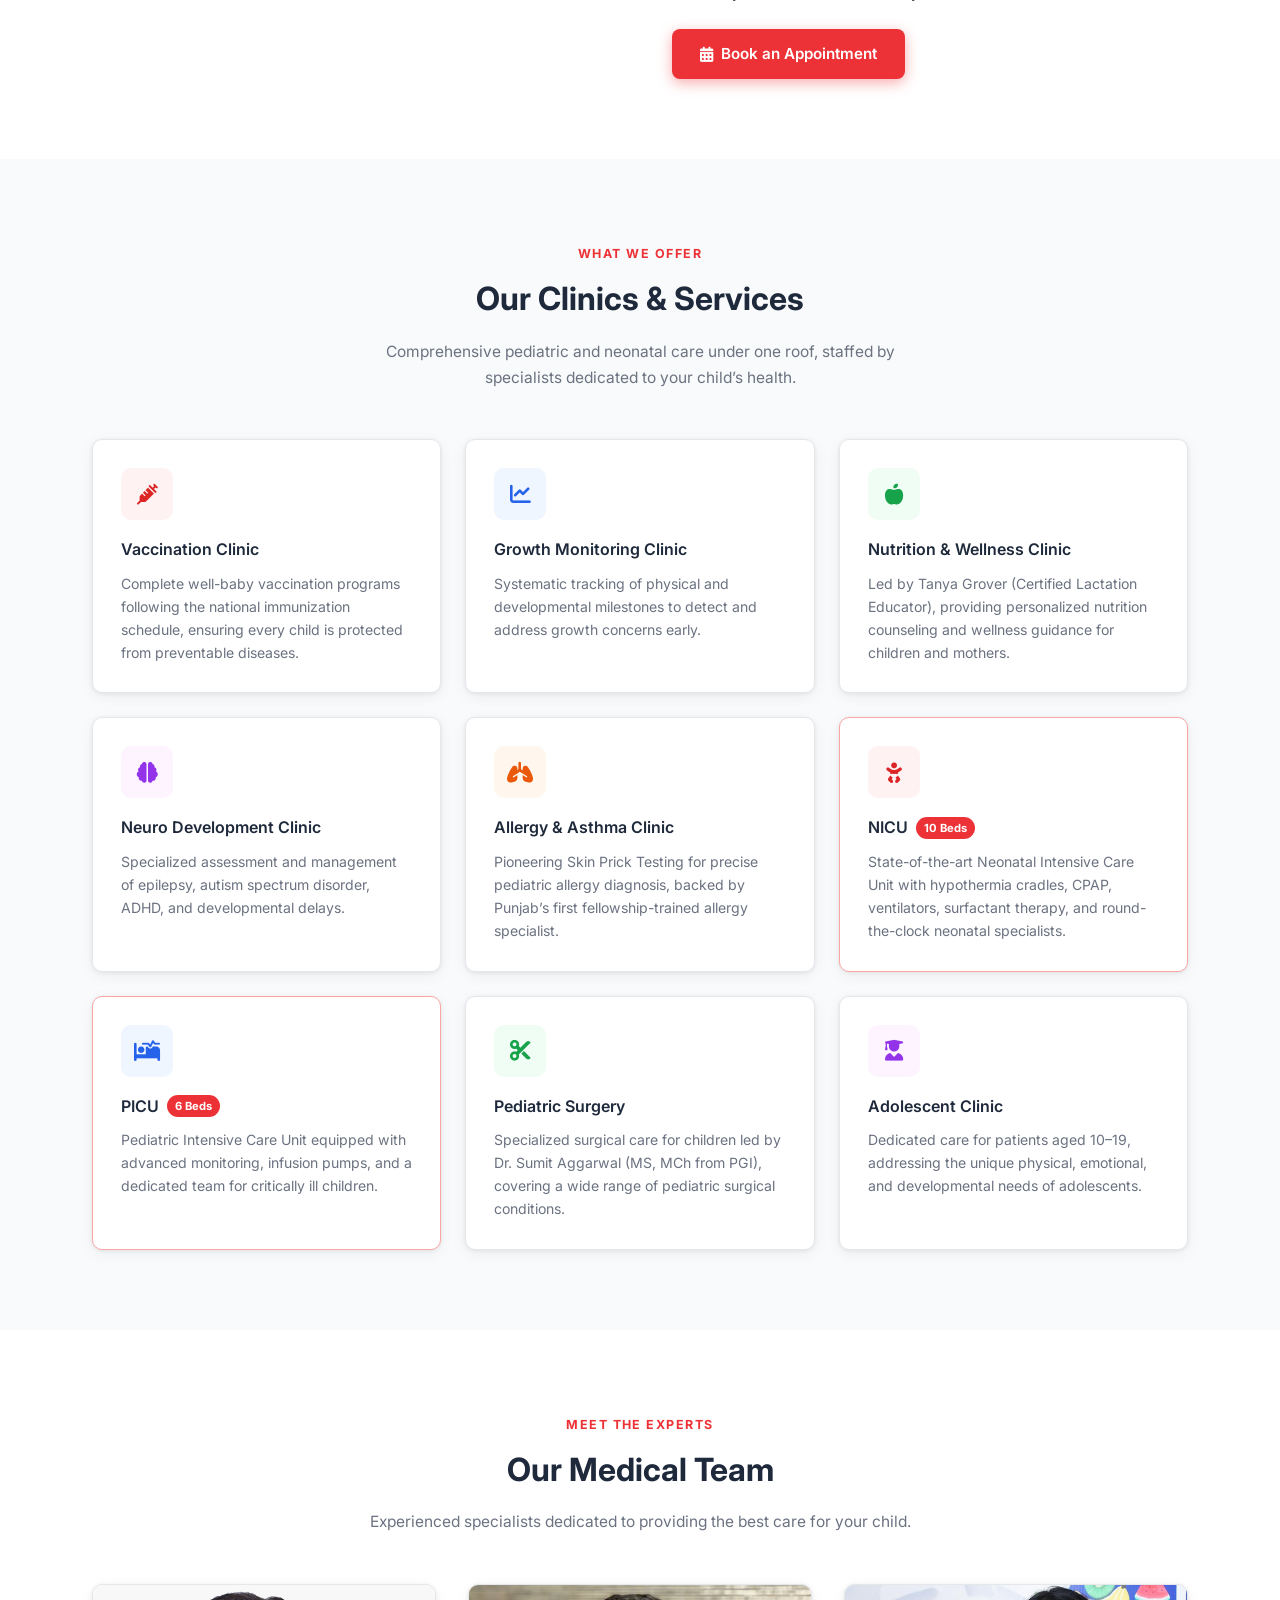
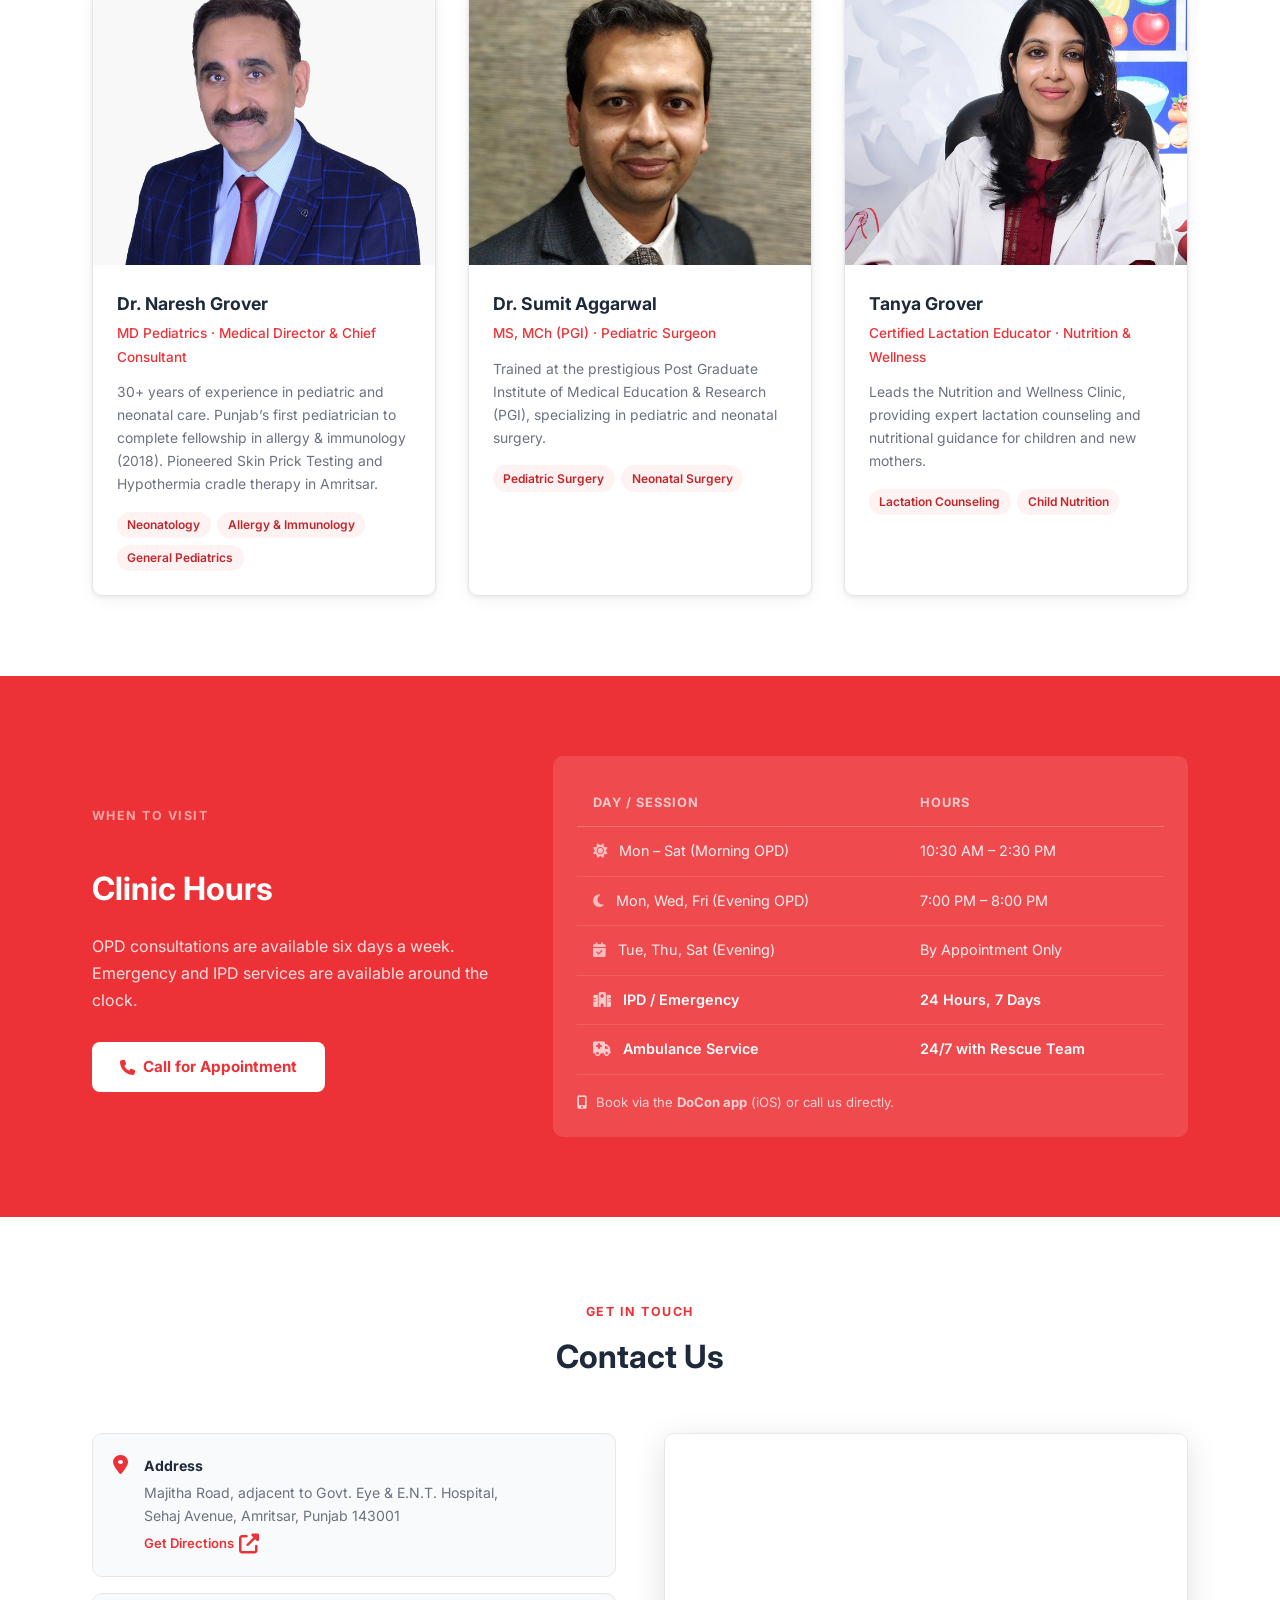
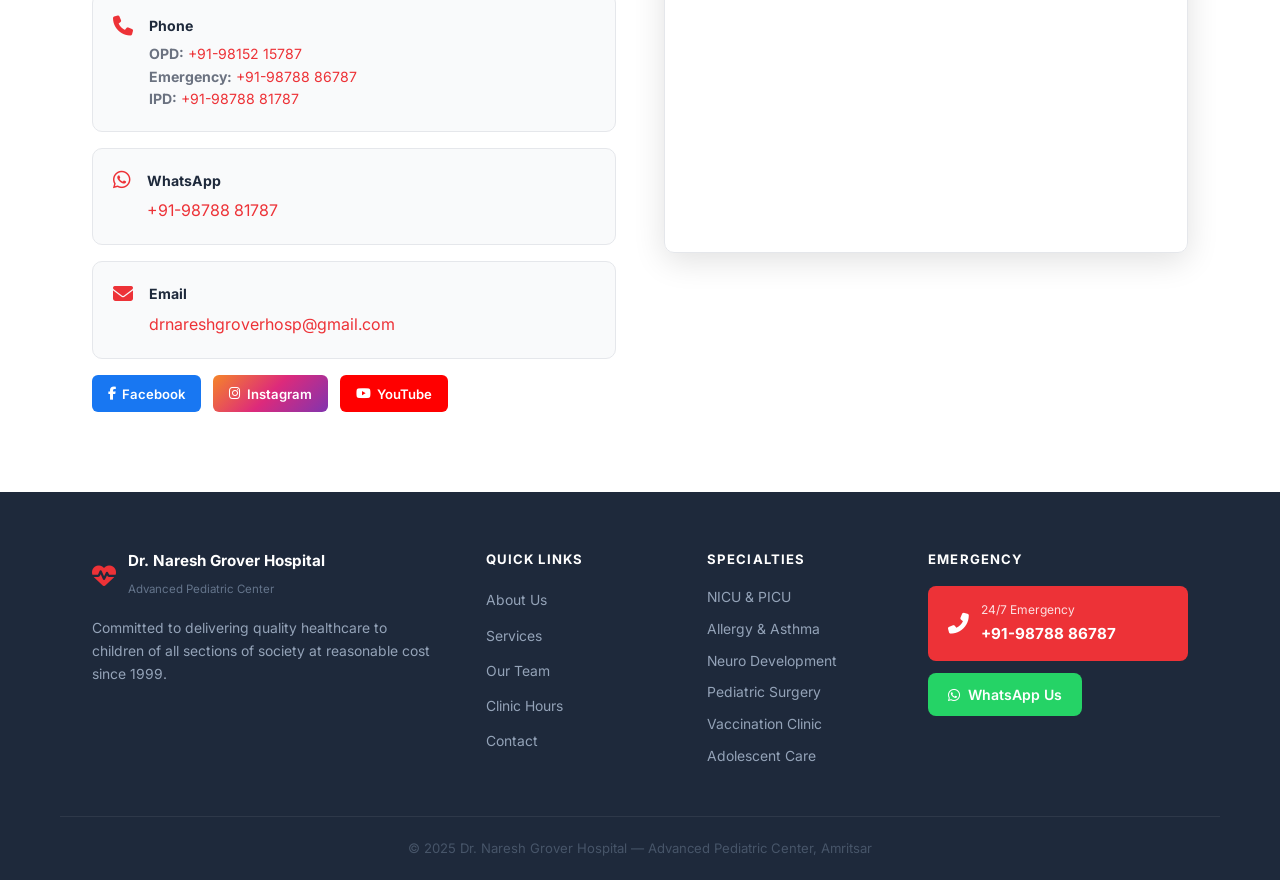
==== commit 509fbd24: "Add services, specialties, and gallery pages with lightbox" ====
--- a/index.html
+++ b/index.html
@@ -45,9 +45,10 @@
       </button>
       <ul class="nav-links" id="navLinks">
         <li><a href="#about">About</a></li>
-        <li><a href="#services">Services</a></li>
+        <li><a href="services.html">Services</a></li>
+        <li><a href="specialties.html">Specialties</a></li>
+        <li><a href="gallery.html">Gallery</a></li>
         <li><a href="#team">Our Team</a></li>
-        <li><a href="#hours">Hours</a></li>
         <li><a href="#contact" class="nav-cta">Contact Us</a></li>
       </ul>
     </div>
--- a/style.css
+++ b/style.css
@@ -466,6 +466,187 @@
 }
 
 /* ============================================================
+   Page Hero (inner pages)
+   ============================================================ */
+.page-hero {
+  position: relative;
+  height: 340px;
+  display: flex;
+  align-items: center;
+  background-size: cover;
+  background-position: center;
+  color: #fff;
+}
+.page-hero-overlay {
+  position: absolute;
+  inset: 0;
+  background: linear-gradient(135deg, rgba(15,34,64,0.78) 0%, rgba(15,34,64,0.55) 100%);
+}
+.page-hero-content {
+  position: relative;
+  z-index: 1;
+  max-width: var(--max-w);
+  margin: 0 auto;
+  padding: 0 2rem;
+  width: 100%;
+}
+.page-hero-content h1 {
+  font-size: clamp(1.75rem, 4vw, 2.75rem);
+  font-weight: 800;
+  margin: 0.4rem 0 0.75rem;
+  letter-spacing: -0.02em;
+}
+.page-hero-content p { font-size: 1rem; color: #cbd5e1; max-width: 560px; }
+
+/* ============================================================
+   Nav active state (inner pages)
+   ============================================================ */
+.nav-active { color: var(--red) !important; font-weight: 600 !important; }
+
+/* ============================================================
+   Service Detail Cards (services.html)
+   ============================================================ */
+.services-detail-grid {
+  display: flex;
+  flex-direction: column;
+  gap: 2rem;
+}
+.service-detail-card {
+  display: flex;
+  gap: 2rem;
+  background: var(--bg);
+  border: 1px solid var(--border);
+  border-radius: var(--radius);
+  padding: 2rem;
+  box-shadow: var(--shadow);
+  transition: box-shadow 0.2s;
+}
+.service-detail-card:hover { box-shadow: var(--shadow-lg); }
+.sdc-icon {
+  width: 64px; height: 64px;
+  border-radius: 12px;
+  display: flex; align-items: center; justify-content: center;
+  font-size: 1.6rem;
+  flex-shrink: 0;
+}
+.sdc-body { flex: 1; }
+.sdc-body h2 { font-size: 1.25rem; font-weight: 700; color: var(--navy); margin-bottom: 0.75rem; }
+.sdc-body p { color: var(--text-muted); font-size: 0.93rem; line-height: 1.7; margin-bottom: 1rem; }
+.sdc-list { display: flex; flex-direction: column; gap: 0.4rem; margin-top: 0.5rem; }
+.sdc-list li { display: flex; align-items: flex-start; gap: 0.6rem; font-size: 0.9rem; color: var(--text); }
+.sdc-list li i { color: var(--red); flex-shrink: 0; margin-top: 0.2rem; }
+
+/* ============================================================
+   Specialty Layout (specialties.html)
+   ============================================================ */
+.specialty-layout {
+  display: grid;
+  grid-template-columns: 1fr 340px;
+  gap: 3rem;
+  align-items: start;
+}
+.specialty-layout.reverse { grid-template-columns: 340px 1fr; }
+.specialty-layout.reverse .specialty-sidebar { order: -1; }
+
+.specialty-text h2 { font-size: 1.85rem; font-weight: 700; color: var(--navy); margin: 0.5rem 0 1rem; }
+.specialty-text h3 { font-size: 1rem; font-weight: 700; color: var(--navy); margin: 1.5rem 0 0.75rem; }
+.specialty-text p { color: var(--text-muted); font-size: 0.93rem; line-height: 1.75; margin-bottom: 0.75rem; }
+
+.specialty-badge {
+  display: inline-flex; align-items: center; gap: 0.5rem;
+  background: var(--red-light); color: var(--red-dark);
+  padding: 0.4rem 1rem; border-radius: 999px;
+  font-size: 0.83rem; font-weight: 600;
+  margin-bottom: 1rem;
+}
+.specialty-badge.blue { background: #eff6ff; color: #1d4ed8; }
+.specialty-badge.green { background: #f0fdf4; color: #15803d; }
+
+.conditions-grid {
+  display: grid;
+  grid-template-columns: repeat(auto-fill, minmax(200px, 1fr));
+  gap: 0.5rem;
+  margin-bottom: 1rem;
+}
+.conditions-grid span {
+  display: flex; align-items: center; gap: 0.5rem;
+  font-size: 0.87rem; color: var(--text-muted);
+}
+.conditions-grid span i { color: var(--red); font-size: 0.5rem; flex-shrink: 0; }
+
+.surgery-cols { display: grid; grid-template-columns: 1fr 1fr; gap: 2rem; margin-top: 0.5rem; }
+
+.sidebar-card {
+  background: var(--bg);
+  border: 1px solid var(--border);
+  border-radius: var(--radius);
+  padding: 1.25rem;
+  margin-bottom: 1rem;
+  box-shadow: var(--shadow);
+}
+.sidebar-card.red { background: var(--red); border-color: var(--red); color: #fff; }
+.sidebar-card.red h4 { color: #fff; }
+.sidebar-card.red p { color: rgba(255,255,255,0.85); }
+.sidebar-card.green { background: #f0fdf4; border-color: #bbf7d0; }
+.sidebar-card i { font-size: 1.4rem; color: var(--red); margin-bottom: 0.5rem; display: block; }
+.sidebar-card.red i { color: rgba(255,255,255,0.8); }
+.sidebar-card.green i { color: #15803d; }
+.sidebar-card h4 { font-size: 0.95rem; font-weight: 700; color: var(--navy); margin-bottom: 0.4rem; }
+.sidebar-card p { font-size: 0.85rem; color: var(--text-muted); line-height: 1.6; margin-bottom: 0.75rem; }
+.sidebar-btn {
+  display: inline-block;
+  background: rgba(255,255,255,0.2);
+  color: #fff;
+  padding: 0.4rem 1rem;
+  border-radius: 6px;
+  font-size: 0.82rem;
+  font-weight: 600;
+  border: 1px solid rgba(255,255,255,0.3);
+  transition: background 0.2s;
+}
+.sidebar-card:not(.red) .sidebar-btn {
+  background: var(--red); border-color: var(--red); color: #fff;
+}
+.sidebar-btn:hover { background: var(--red-dark) !important; color: #fff; border-color: var(--red-dark) !important; }
+
+.sidebar-stat-grid {
+  display: grid; grid-template-columns: 1fr 1fr;
+  gap: 0.75rem; margin-bottom: 1rem;
+}
+.sidebar-stat {
+  background: var(--bg-alt); border: 1px solid var(--border);
+  border-radius: 8px; padding: 0.75rem; text-align: center;
+}
+.sidebar-stat span { display: block; font-size: 1.4rem; font-weight: 800; color: var(--red); line-height: 1; }
+.sidebar-stat small { font-size: 0.72rem; color: var(--text-muted); display: block; margin-top: 0.2rem; }
+
+/* ============================================================
+   CTA Section
+   ============================================================ */
+.cta-section {
+  background: var(--navy);
+  padding: 3.5rem 0;
+}
+.cta-inner {
+  display: flex;
+  align-items: center;
+  justify-content: space-between;
+  gap: 2rem;
+  flex-wrap: wrap;
+}
+.cta-inner h2 { font-size: 1.5rem; font-weight: 700; color: #fff; margin-bottom: 0.4rem; }
+.cta-inner p { color: #94a3b8; font-size: 0.93rem; }
+.cta-btns { display: flex; gap: 1rem; flex-wrap: wrap; }
+.btn-whatsapp {
+  display: inline-flex; align-items: center; gap: 0.5rem;
+  background: #25d366; color: #fff;
+  padding: 0.75rem 1.75rem;
+  border-radius: 8px; font-weight: 600; font-size: 0.95rem;
+  transition: background 0.2s, transform 0.15s;
+}
+.btn-whatsapp:hover { background: #1da851; color: #fff; transform: translateY(-2px); }
+
+/* ============================================================
    Floating Emergency Button
    ============================================================ */
 .fab-emergency {
@@ -493,6 +674,13 @@
   .footer-grid { grid-template-columns: 1fr 1fr; }
 }
 
+@media (max-width: 900px) {
+  .specialty-layout,
+  .specialty-layout.reverse { grid-template-columns: 1fr; }
+  .specialty-layout.reverse .specialty-sidebar { order: 0; }
+  .surgery-cols { grid-template-columns: 1fr; gap: 0; }
+}
+
 @media (max-width: 768px) {
   .nav-toggle { display: block; }
   .nav-links {
@@ -516,6 +704,7 @@
   .hours-grid { grid-template-columns: 1fr; gap: 2rem; }
 
   .contact-grid { grid-template-columns: 1fr; }
+  .service-detail-card { flex-direction: column; gap: 1rem; }
   .map-wrap { height: 280px; }
 
   .footer-grid { grid-template-columns: 1fr 1fr; gap: 2rem; }
